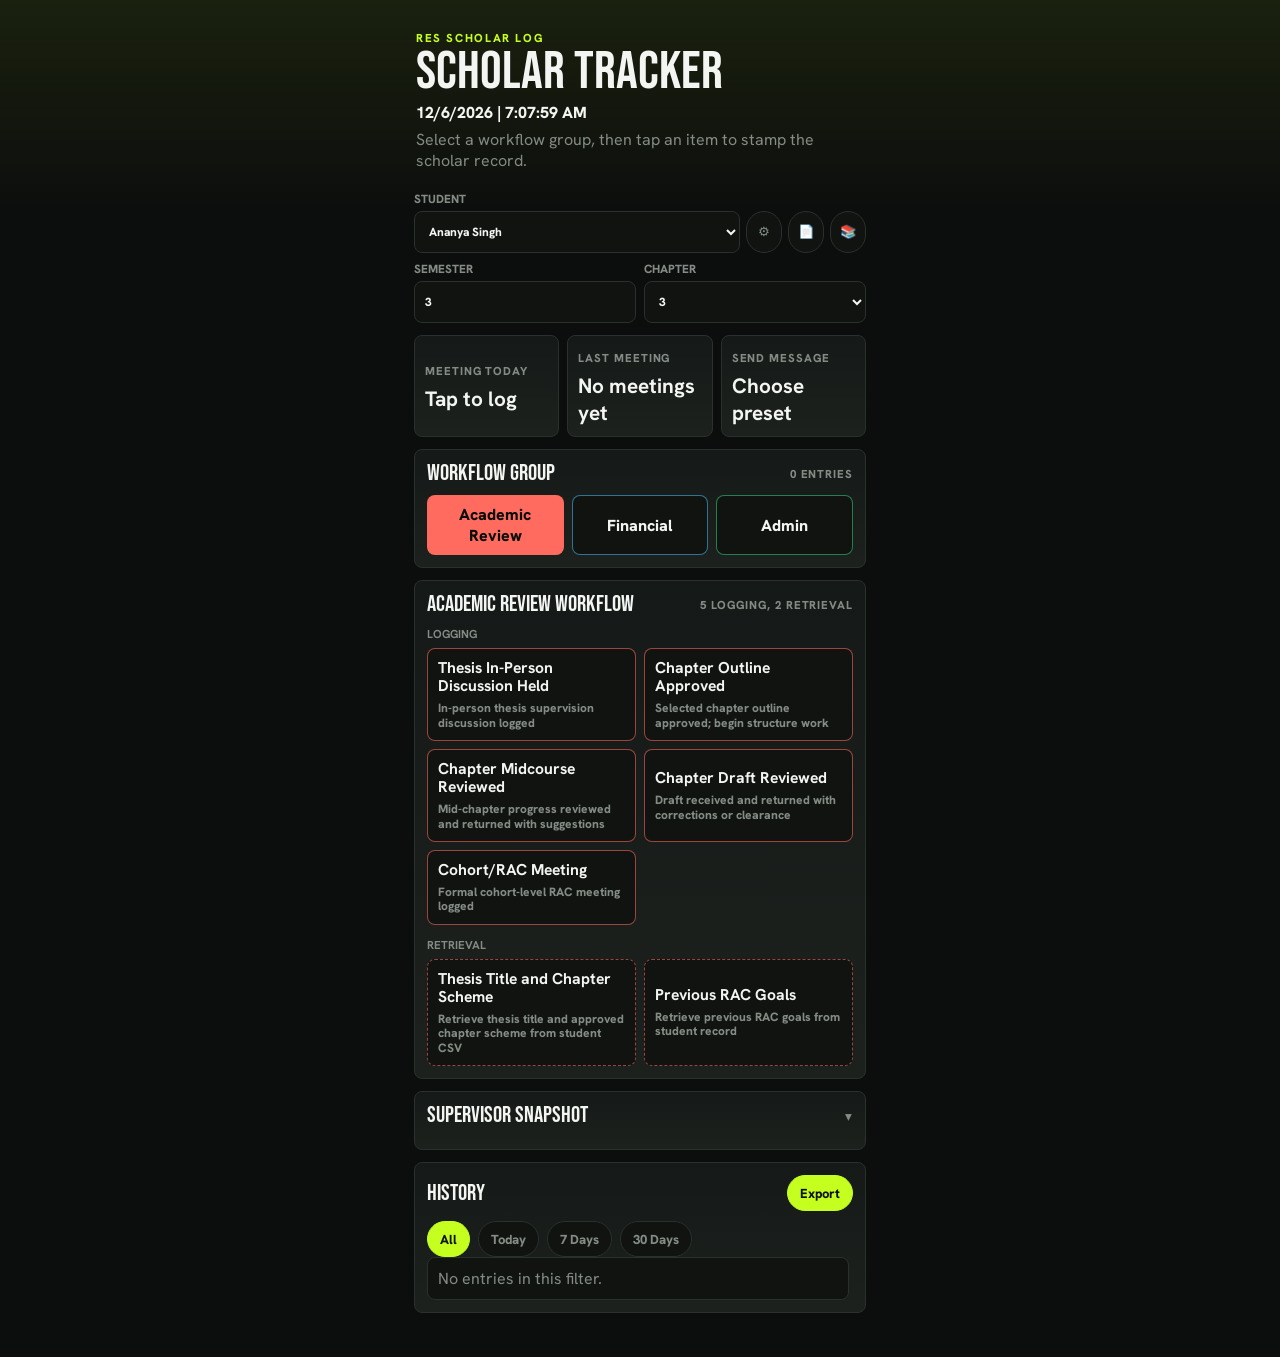
==== app/src/main/assets/index.html @ d555b02e "Initial clean release of RES Scholar Tracker" ====
<!doctype html>
<html lang="en">
<head>
  <meta charset="UTF-8" />
  <meta name="viewport" content="width=device-width, initial-scale=1.0" />
  <meta name="theme-color" content="#0c0e0d" />
  <meta name="description" content="Tap-first research supervision tracker for RAC, chapter, and financial signature activity." />
  <meta name="apple-mobile-web-app-capable" content="yes" />
  <meta name="apple-mobile-web-app-status-bar-style" content="black-translucent" />
  <meta name="apple-mobile-web-app-title" content="RES Scholar" />
  <link rel="manifest" href="./manifest.json" />
  <link rel="icon" type="image/png" sizes="192x192" href="assets/icons/icon-192.png" />
  <title>RES Scholar Tracker</title>
  <link rel="preconnect" href="https://fonts.googleapis.com" />
  <link rel="preconnect" href="https://fonts.gstatic.com" crossorigin />
  <link href="https://fonts.googleapis.com/css2?family=Bebas+Neue&family=Hanken+Grotesk:wght@400;600;700;800&display=swap" rel="stylesheet" />
  <link rel="stylesheet" href="styles.css" />
</head>
<body>
  <main class="app-shell">
    <header class="app-header">
      <p class="kicker">RES Scholar Log</p>
      <h1>Scholar Tracker</h1>
      <p id="clock" class="clock">Loading local time...</p>
      <p class="subtitle">Select a workflow group, then tap an item to stamp the scholar record.</p>
    </header>

    <section class="session-panel" aria-label="Student session">
      <label class="student-field">
        <span>Student</span>
        <div class="student-row-input">
          <select id="studentName" autocomplete="name"></select>
          <button id="openStudents" class="icon-button" type="button" aria-label="Manage students">&#9881;</button>
          <button id="openDocuments" class="icon-button" type="button" aria-label="Manage documents">&#128196;</button>
          <button id="openPublications" class="icon-button" type="button" aria-label="Manage publications">&#128218;</button>
        </div>
      </label>
      <label>
        <span>Semester</span>
        <input id="semesterNumber" type="number" min="1" max="12" value="3" />
      </label>
      <label>
        <span>Chapter</span>
        <select id="chapterNumber">
          <option value="1">1</option>
          <option value="2">2</option>
          <option value="3" selected>3</option>
          <option value="4">4</option>
          <option value="5">5</option>
          <option value="6">6</option>
        </select>
      </label>
    </section>

    <section class="summary-grid" aria-label="Summary">
      <button id="meetingPunch" class="summary-card punch-card" type="button">
        <span>Meeting Today</span>
        <strong id="meetingPunchState">Tap to log</strong>
      </button>
      <article class="summary-card">
        <span>Last Meeting</span>
        <strong id="lastMeeting">No meetings yet</strong>
      </article>
      <button id="openMessage" class="summary-card message-card" type="button">
        <span>Send Message</span>
        <strong>Choose preset</strong>
      </button>
    </section>

    <section class="panel">
      <div class="section-head">
        <h2>Workflow Group</h2>
        <span id="entryCount">0 entries</span>
      </div>
      <div id="groupSelector" class="group-grid"></div>
    </section>

    <section class="panel">
      <div class="section-head">
        <h2 id="activeGroupTitle">Academic Review Workflow</h2>
        <span id="activeGroupMeta">Tap to log</span>
      </div>
      <div id="itemSelector" class="item-grid"></div>
    </section>

    <section class="panel insights-panel">
      <details>
        <summary class="section-head">
          <h2>Supervisor Snapshot</h2>
          <span class="chevron" aria-hidden="true">&#9662;</span>
        </summary>
        <div class="details-body">
          <p id="snapshotAcademic">Academic Review: no activity logged yet.</p>
          <p id="snapshotFinancial">Financial: no activity logged yet.</p>
          <p id="snapshotGap">Contact gap: waiting for first research action.</p>
          <p id="snapshotDocuments">Documents: none on file yet.</p>
          <p id="snapshotPublications">Publications: none on file yet.</p>
        </div>
      </details>
    </section>

    <section class="panel history-panel">
      <div class="section-head">
        <h2>History</h2>
        <button id="openExport" class="tool-button" type="button">Export</button>
      </div>

      <div class="filter-row" aria-label="Date filters">
        <button class="filter-chip on" data-filter="ALL" type="button">All</button>
        <button class="filter-chip" data-filter="TODAY" type="button">Today</button>
        <button class="filter-chip" data-filter="7D" type="button">7 Days</button>
        <button class="filter-chip" data-filter="30D" type="button">30 Days</button>
      </div>

      <div class="history-window">
        <div id="history"></div>
      </div>
    </section>
  </main>

  <div id="exportModal" class="modal" hidden>
    <div class="modal-card" role="dialog" aria-modal="true" aria-labelledby="exportTitle">
      <div class="section-head">
        <h2 id="exportTitle">Export Log</h2>
        <button id="closeExport" class="icon-button" type="button" aria-label="Close">x</button>
      </div>
      <div class="filter-row">
        <button id="formatCsv" class="filter-chip on" type="button">CSV</button>
        <button id="formatJson" class="filter-chip" type="button">JSON</button>
      </div>
      <textarea id="exportText" spellcheck="false"></textarea>
      <div class="modal-actions">
        <button id="copyExport" type="button">Copy</button>
        <button id="downloadExport" type="button">Download</button>
        <button id="shareExport" type="button">Share</button>
      </div>
      <label class="import-line">
        <span>Import CSV/JSON</span>
        <input id="importFile" type="file" accept=".csv,.json,application/json,text/csv" />
      </label>
    </div>
  </div>

  <div id="studentsModal" class="modal" hidden>
    <div class="modal-card" role="dialog" aria-modal="true" aria-labelledby="studentsTitle">
      <div class="section-head">
        <h2 id="studentsTitle">Manage Students</h2>
        <button id="closeStudents" class="icon-button" type="button" aria-label="Close">x</button>
      </div>

      <div class="student-form">
        <input id="studentFormName" placeholder="Name" autocomplete="off" />
        <input id="studentFormEnrollment" type="date" placeholder="Enrollment date" />
        <input id="studentFormSemester" type="number" min="1" max="12" placeholder="Semester" />
        <input id="studentFormEnrolmentNo" placeholder="Enrolment No." autocomplete="off" />
        <input id="studentFormTopic" placeholder="PhD Topic" autocomplete="off" />
        <input id="studentFormChapterScheme" placeholder="Chapter scheme" autocomplete="off" />
        <input id="studentFormNotes" placeholder="Notes" autocomplete="off" />
        <button id="studentFormSave" type="button">Add Student</button>
      </div>

      <div id="studentsList" class="students-list"></div>

      <div class="filter-row">
        <button id="studentsExport" class="tool-button" type="button">Export CSV</button>
        <label class="import-line inline">
          <span>Import CSV</span>
          <input id="studentsImportFile" type="file" accept=".csv,text/csv" />
        </label>
      </div>
    </div>
  </div>

  <div id="documentsModal" class="modal" hidden>
    <div class="modal-card" role="dialog" aria-modal="true" aria-labelledby="documentsTitle">
      <div class="section-head">
        <h2 id="documentsTitle">Manage Documents</h2>
        <button id="closeDocuments" class="icon-button" type="button" aria-label="Close">x</button>
      </div>

      <div class="student-form">
        <select id="documentFormStudent" autocomplete="off"></select>
        <input id="documentFormSubject" placeholder="Subject (e.g. Chapter 3, SASC paper)" autocomplete="off" />
        <input id="documentFormDocType" placeholder="Doc type (draft, folio, claim-form...)" autocomplete="off" />
        <input id="documentFormVersion" placeholder="Version" autocomplete="off" />
        <input id="documentFormFilename" placeholder="Filename" autocomplete="off" />
        <input id="documentFormSizeKb" type="number" min="0" placeholder="Size (KB)" />
        <input id="documentFormDate" type="date" placeholder="Date" />
        <button id="documentFormSave" type="button">Add Document</button>
      </div>

      <div id="documentsList" class="students-list"></div>

      <div class="filter-row">
        <button id="documentsExport" class="tool-button" type="button">Export CSV</button>
        <label class="import-line inline">
          <span>Import CSV</span>
          <input id="documentsImportFile" type="file" accept=".csv,text/csv" />
        </label>
      </div>
    </div>
  </div>

  <div id="publicationsModal" class="modal" hidden>
    <div class="modal-card" role="dialog" aria-modal="true" aria-labelledby="publicationsTitle">
      <div class="section-head">
        <h2 id="publicationsTitle">Manage Publications</h2>
        <button id="closePublications" class="icon-button" type="button" aria-label="Close">x</button>
      </div>

      <div class="student-form">
        <select id="publicationFormStudent" autocomplete="off"></select>
        <input id="publicationFormTitle" placeholder="Title" autocomplete="off" />
        <input id="publicationFormCoAuthors" placeholder="Co-authors" autocomplete="off" />
        <input id="publicationFormTargetJournal" placeholder="Target journal" autocomplete="off" />
        <select id="publicationFormStage">
          <option value="Drafting">Drafting</option>
          <option value="Compiling">Compiling</option>
          <option value="Reference-gathering">Reference-gathering</option>
          <option value="Track-changes">Track-changes</option>
          <option value="Consent">Consent</option>
          <option value="Submitted">Submitted</option>
        </select>
        <button id="publicationFormSave" type="button">Add Publication</button>
      </div>

      <div id="publicationsList" class="students-list"></div>

      <div class="filter-row">
        <button id="publicationsExport" class="tool-button" type="button">Export CSV</button>
        <label class="import-line inline">
          <span>Import CSV</span>
          <input id="publicationsImportFile" type="file" accept=".csv,text/csv" />
        </label>
      </div>
    </div>
  </div>

  <div id="messageModal" class="modal" hidden>
    <div class="modal-card" role="dialog" aria-modal="true" aria-labelledby="messageTitle">
      <div class="section-head">
        <h2 id="messageTitle">Send Message</h2>
        <button id="closeMessage" class="icon-button" type="button" aria-label="Close">x</button>
      </div>
      <div id="messagePresets" class="message-list"></div>
    </div>
  </div>

  <div id="retrievalModal" class="modal" hidden>
    <div class="modal-card" role="dialog" aria-modal="true" aria-labelledby="retrievalTitle">
      <div class="section-head">
        <h2 id="retrievalTitle">Retrieved Record</h2>
        <button id="closeRetrieval" class="icon-button" type="button" aria-label="Close">x</button>
      </div>
      <div id="retrievalBody" class="retrieval-body"></div>
    </div>
  </div>

  <div id="noteModal" class="modal" hidden>
    <div class="modal-card" role="dialog" aria-modal="true" aria-labelledby="noteTitle">
      <div class="section-head">
        <h2 id="noteTitle">Add Note</h2>
        <button id="closeNote" class="icon-button" type="button" aria-label="Close">x</button>
      </div>
      <textarea id="noteText" spellcheck="false" placeholder="Deadline phrase, filename/version, journal name..."></textarea>
      <div class="modal-actions">
        <button id="saveNote" type="button">Save Note</button>
      </div>
    </div>
  </div>

  <div id="toast" class="toast" hidden>
    <span id="toastText">Logged</span>
    <button id="undoLast" type="button">Undo</button>
  </div>

  <script src="app.js"></script>
  <script>
    if ("serviceWorker" in navigator) {
      window.addEventListener("load", () => {
        navigator.serviceWorker.register("./sw.js", { scope: "./" })
          .then((registration) => {
            if ("SyncManager" in window) {
              registration.sync.register("res-scholar-background-sync").catch(() => {});
            }

            if ("PeriodicSyncManager" in window) {
              navigator.permissions.query({ name: "periodic-background-sync" })
                .then((status) => {
                  if (status.state === "granted") {
                    return registration.periodicSync.register("res-scholar-periodic-cache", {
                      minInterval: 24 * 60 * 60 * 1000
                    });
                  }
                  return undefined;
                })
                .catch(() => {});
            }
          })
          .catch(() => {});
      });
    }
  </script>
</body>
</html>
---- app/src/main/assets/styles.css ----
:root {
  --bg: #0c0e0d;
  --panel: #151917;
  --panel2: #1c211e;
  --line: #2a302c;
  --ink: #f2f5f1;
  --mut: #838b84;
  --mut2: #5d645e;
  --go: #c4ff1f;
  --academic: #ff6b5e;
  --finance: #4cc4ff;
  --review: #b98bff;
  --admin: #37d68a;
  --warn: #ffd23f;
  --bad: #ff6b5e;
}

* {
  box-sizing: border-box;
}

html {
  background: var(--bg);
}

body {
  margin: 0;
  min-height: 100vh;
  overflow-x: hidden;
  color: var(--ink);
  background:
    linear-gradient(180deg, rgba(196, 255, 31, 0.08), transparent 210px),
    var(--bg);
  font-family: "Hanken Grotesk", system-ui, sans-serif;
}

button,
input,
select,
textarea {
  font: inherit;
}

button {
  min-height: 44px;
  border: 0;
  border-radius: 8px;
  color: #10130d;
  background: var(--go);
  font-weight: 800;
  cursor: pointer;
}

button:active {
  transform: translateY(1px);
}

.app-shell {
  width: min(480px, 100%);
  margin: 0 auto;
  padding: 18px 14px 44px;
  overflow-x: clip;
}

.app-header {
  padding: 12px 2px 8px;
}

.kicker {
  margin: 0;
  color: var(--go);
  font-size: 0.72rem;
  font-weight: 800;
  letter-spacing: 0.14em;
  text-transform: uppercase;
}

h1,
h2 {
  font-family: "Bebas Neue", "Hanken Grotesk", sans-serif;
  font-weight: 400;
  letter-spacing: 0;
}

h1 {
  margin: 2px 0 4px;
  font-size: clamp(2.8rem, 14vw, 3.35rem);
  line-height: 0.95;
  overflow-wrap: anywhere;
}

h2 {
  margin: 0;
  font-size: 1.45rem;
  line-height: 1;
}

.clock,
.subtitle {
  margin: 0;
  color: var(--mut);
}

.clock {
  color: var(--ink);
  font-weight: 800;
}

.subtitle {
  margin-top: 6px;
}

.session-panel,
.summary-grid,
.panel {
  margin-top: 12px;
}

.session-panel {
  display: grid;
  gap: 8px;
  grid-template-columns: repeat(2, minmax(0, 1fr));
}

.student-field {
  grid-column: 1 / -1;
}

.session-panel label {
  display: grid;
  gap: 4px;
  min-width: 0;
  color: var(--mut);
  font-size: 0.74rem;
  font-weight: 800;
  text-transform: uppercase;
}

.session-panel input,
.session-panel select,
.student-form input {
  width: 100%;
  min-height: 42px;
  border: 1px solid var(--line);
  border-radius: 8px;
  padding: 8px 10px;
  color: var(--ink);
  background: #101310;
}

.student-row-input {
  display: flex;
  gap: 6px;
}

.student-row-input select {
  flex: 1;
  width: auto;
  min-width: 0;
}

.student-row-input .icon-button {
  flex: 0 0 auto;
  align-self: stretch;
}

.summary-grid {
  display: grid;
  grid-template-columns: repeat(3, minmax(0, 1fr));
  gap: 8px;
}

.summary-card,
.panel {
  min-width: 0;
  border: 1px solid var(--line);
  border-radius: 8px;
  background: linear-gradient(180deg, var(--panel), var(--panel2));
}

.summary-card {
  min-height: 74px;
  padding: 10px;
  text-align: left;
}

button.summary-card {
  color: var(--ink);
  font-weight: 400;
}

.punch-card.on {
  border-color: var(--go);
  background: var(--go);
}

.punch-card.on span,
.punch-card.on strong {
  color: #0b0d0b;
}

.summary-grid span,
.section-head span {
  color: var(--mut);
  font-size: 0.72rem;
  font-weight: 800;
  letter-spacing: 0.08em;
  text-transform: uppercase;
}

.summary-grid strong {
  display: block;
  margin-top: 5px;
  overflow-wrap: anywhere;
  font-size: 1.3rem;
}

.panel {
  padding: 12px;
}

.section-head {
  display: flex;
  align-items: center;
  justify-content: space-between;
  gap: 10px;
  min-width: 0;
  margin-bottom: 10px;
}

.group-grid {
  display: grid;
  grid-template-columns: repeat(3, minmax(0, 1fr));
  gap: 8px;
}

.group-button {
  min-width: 0;
  min-height: 58px;
  padding: 8px;
  border: 1px solid color-mix(in srgb, var(--group-color), transparent 45%);
  color: var(--ink);
  background: #101310;
}

.group-button.on {
  color: #0b0d0b;
  background: var(--group-color);
}

.item-grid {
  display: grid;
  gap: 12px;
}

.item-section h3 {
  margin: 0 0 7px;
  color: var(--mut);
  font-size: 0.72rem;
  text-transform: uppercase;
  letter-spacing: 0;
}

.item-section-grid {
  display: grid;
  grid-template-columns: repeat(2, minmax(0, 1fr));
  gap: 8px;
}

.item-button {
  min-width: 0;
  min-height: 74px;
  padding: 10px;
  border: 1px solid color-mix(in srgb, var(--item-color), transparent 42%);
  color: var(--ink);
  background: #101310;
  text-align: left;
}

.retrieval-item {
  border-style: dashed;
}

.item-button strong,
.item-button span {
  display: block;
}

.item-button strong {
  font-size: 0.98rem;
  line-height: 1.15;
}

.item-button span {
  margin-top: 6px;
  color: var(--mut);
  font-size: 0.75rem;
  line-height: 1.2;
}

.insights-panel p {
  margin: 4px 0 0;
  color: var(--mut);
}

.insights-panel summary {
  cursor: pointer;
  list-style: none;
}

.insights-panel summary::-webkit-details-marker {
  display: none;
}

.insights-panel .chevron {
  color: var(--mut);
  font-size: 0.85rem;
  transition: transform 0.2s ease;
}

.insights-panel details[open] .chevron {
  transform: rotate(180deg);
}

.insights-panel .details-body {
  margin-top: 10px;
}

.filter-row,
.modal-actions {
  display: flex;
  flex-wrap: wrap;
  gap: 8px;
}

.filter-chip,
.tool-button,
.icon-button {
  width: auto;
  min-height: 36px;
  border: 1px solid var(--line);
  border-radius: 999px;
  padding: 7px 12px;
  color: var(--mut);
  background: #101310;
  font-size: 0.82rem;
}

.filter-chip.on,
.tool-button {
  border-color: var(--go);
  color: #10130d;
  background: var(--go);
}

.icon-button {
  width: 36px;
  padding: 0;
}

.history-window {
  max-height: min(430px, 46dvh);
  overflow-y: auto;
  padding-right: 4px;
  -webkit-overflow-scrolling: touch;
  scrollbar-color: var(--line) transparent;
}

#history {
  display: grid;
  gap: 8px;
}

.history-day {
  margin: 8px 0 0;
  color: var(--go);
  font-size: 0.72rem;
  font-weight: 800;
  letter-spacing: 0.1em;
  text-transform: uppercase;
}

.log-item,
.student-row,
.empty {
  border: 1px solid var(--line);
  border-radius: 8px;
  padding: 10px;
  background: #101310;
}

.log-item,
.student-row {
  display: grid;
  grid-template-columns: 1fr auto;
  gap: 8px;
}

.log-item strong,
.log-item span,
.log-item small,
.student-row strong,
.student-row span,
.student-row small {
  display: block;
}

.log-item strong,
.student-row strong {
  line-height: 1.15;
}

.log-item span,
.student-row span {
  color: var(--mut);
  font-size: 0.86rem;
}

.log-item small,
.student-row small {
  margin-top: 4px;
  color: var(--mut2);
}

.delete-entry {
  width: 34px;
  min-height: 34px;
  align-self: start;
  color: var(--mut);
  background: #171b18;
}

.student-row-actions {
  display: flex;
  flex-direction: column;
  gap: 6px;
}

.student-row-actions .icon-button {
  width: 34px;
  min-height: 34px;
}

.students-list {
  display: grid;
  gap: 8px;
  max-height: 40dvh;
  margin-bottom: 10px;
  overflow-y: auto;
  padding-right: 4px;
}

.student-form {
  display: grid;
  gap: 8px;
  margin-bottom: 12px;
}

.import-line.inline {
  margin-top: 0;
}

.message-list {
  display: grid;
  gap: 8px;
}

.message-preset {
  min-height: 58px;
  padding: 10px;
  border: 1px solid var(--line);
  color: var(--ink);
  background: #101310;
  text-align: left;
  font-weight: 400;
}

.message-preset strong,
.message-preset span {
  display: block;
}

.message-preset strong {
  font-size: 0.98rem;
  line-height: 1.15;
}

.message-preset span {
  margin-top: 6px;
  color: var(--mut);
  font-size: 0.8rem;
  line-height: 1.2;
}

.retrieval-body {
  display: grid;
  gap: 8px;
}

.retrieval-row {
  border: 1px solid var(--line);
  border-radius: 8px;
  padding: 10px;
  background: #101310;
}

.retrieval-row strong,
.retrieval-row p {
  display: block;
}

.retrieval-row p {
  margin: 6px 0 0;
  color: var(--mut);
  line-height: 1.35;
}

.empty {
  color: var(--mut);
}

.modal {
  position: fixed;
  inset: 0;
  z-index: 20;
  display: grid;
  place-items: center;
  padding: 16px;
  background: rgba(0, 0, 0, 0.72);
}

.modal[hidden],
.toast[hidden] {
  display: none;
}

.modal-card {
  width: min(480px, 100%);
  border: 1px solid var(--line);
  border-radius: 8px;
  padding: 12px;
  background: var(--panel);
}

textarea {
  width: 100%;
  height: 230px;
  margin: 10px 0;
  border: 1px solid var(--line);
  border-radius: 8px;
  padding: 10px;
  color: var(--ink);
  background: #101310;
  resize: vertical;
}

.modal-actions button {
  flex: 1 1 0;
}

.import-line {
  display: grid;
  gap: 6px;
  margin-top: 10px;
  color: var(--mut);
  font-size: 0.82rem;
  font-weight: 800;
}

.toast {
  position: fixed;
  left: 50%;
  bottom: 18px;
  z-index: 30;
  display: flex;
  align-items: center;
  gap: 12px;
  width: min(440px, calc(100% - 28px));
  border: 1px solid rgba(196, 255, 31, 0.5);
  border-radius: 8px;
  padding: 10px;
  color: var(--ink);
  background: #111510;
  transform: translateX(-50%);
  box-shadow: 0 16px 32px rgba(0, 0, 0, 0.34);
}

.toast span {
  flex: 1;
}

.toast button {
  width: auto;
  min-height: 36px;
  padding: 7px 12px;
}

@media (max-width: 380px) {
  .summary-grid {
    grid-template-columns: 1fr;
  }

  .group-grid,
  .item-section-grid {
    grid-template-columns: repeat(2, minmax(0, 1fr));
  }

  h1 {
    font-size: 2.8rem;
  }
}
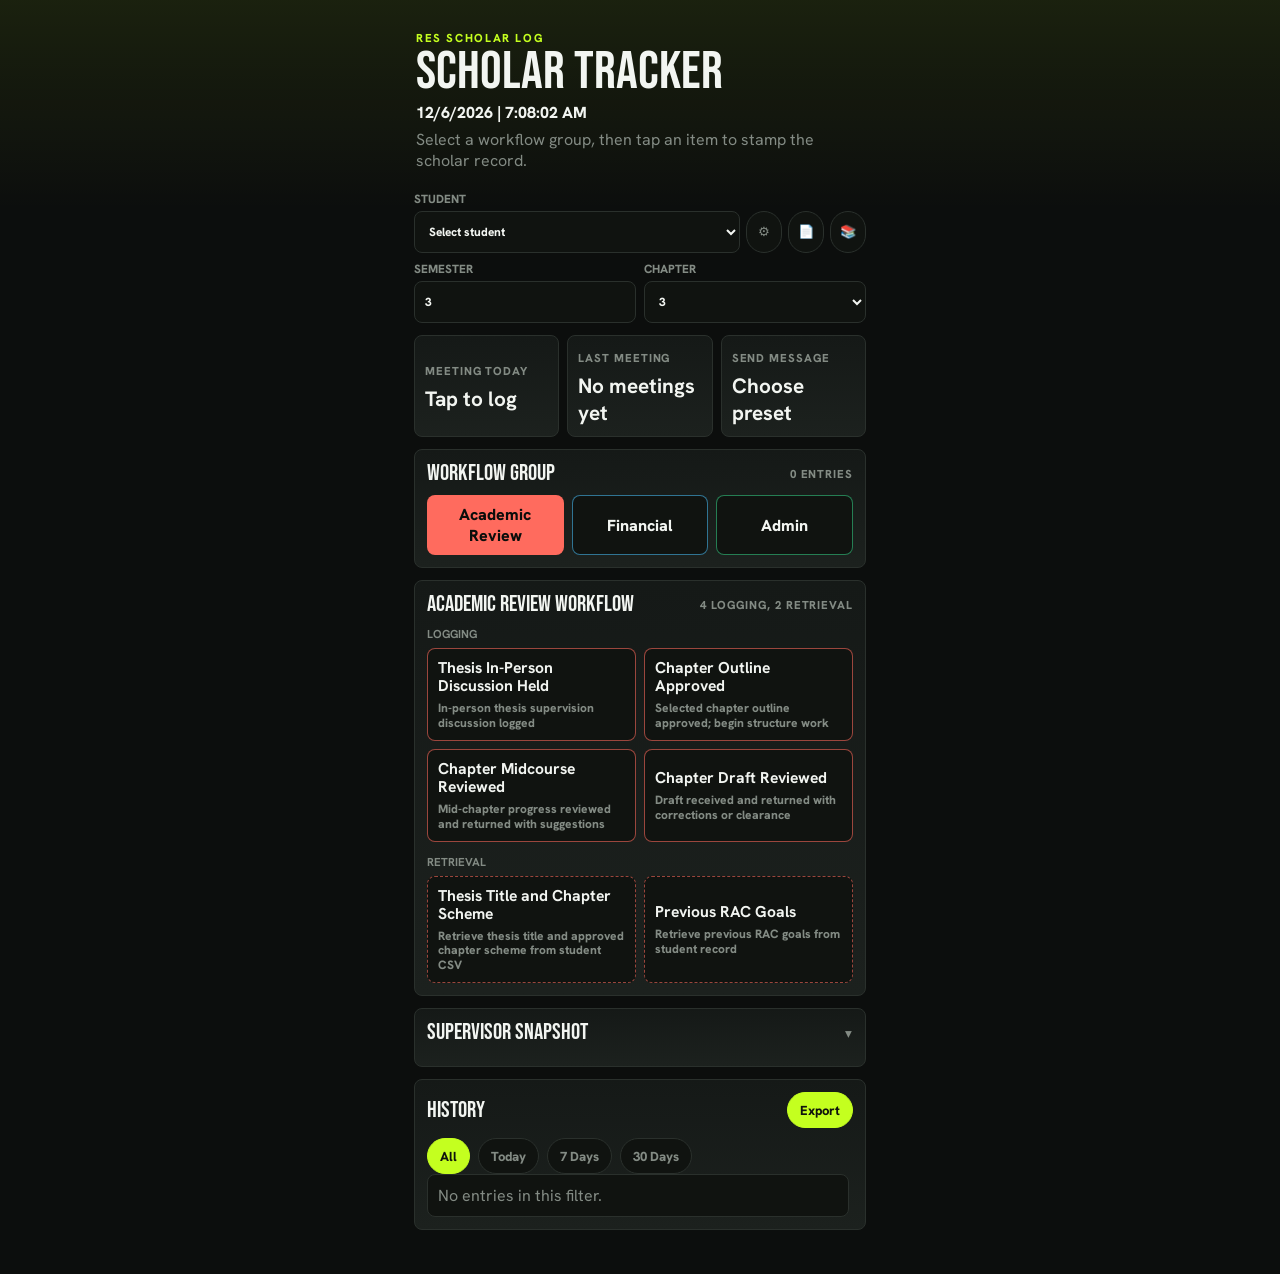
==== commit ba94789a: "Update student handling and retrieval flow" ====
--- a/app/src/main/assets/index.html
+++ b/app/src/main/assets/index.html
@@ -95,6 +95,9 @@
           <p id="snapshotGap">Contact gap: waiting for first research action.</p>
           <p id="snapshotDocuments">Documents: none on file yet.</p>
           <p id="snapshotPublications">Publications: none on file yet.</p>
+          <div id="snapshotRetrieval" class="snapshot-window">
+            <div class="empty">Retrievals will appear here.</div>
+          </div>
         </div>
       </details>
     </section>
@@ -242,17 +245,11 @@
         <h2 id="messageTitle">Send Message</h2>
         <button id="closeMessage" class="icon-button" type="button" aria-label="Close">x</button>
       </div>
+      <label class="import-line inline">
+        <span>Email</span>
+        <input id="messageRecipientEmail" type="email" readonly placeholder="Select a student to fill email" />
+      </label>
       <div id="messagePresets" class="message-list"></div>
-    </div>
-  </div>
-
-  <div id="retrievalModal" class="modal" hidden>
-    <div class="modal-card" role="dialog" aria-modal="true" aria-labelledby="retrievalTitle">
-      <div class="section-head">
-        <h2 id="retrievalTitle">Retrieved Record</h2>
-        <button id="closeRetrieval" class="icon-button" type="button" aria-label="Close">x</button>
-      </div>
-      <div id="retrievalBody" class="retrieval-body"></div>
     </div>
   </div>
 
